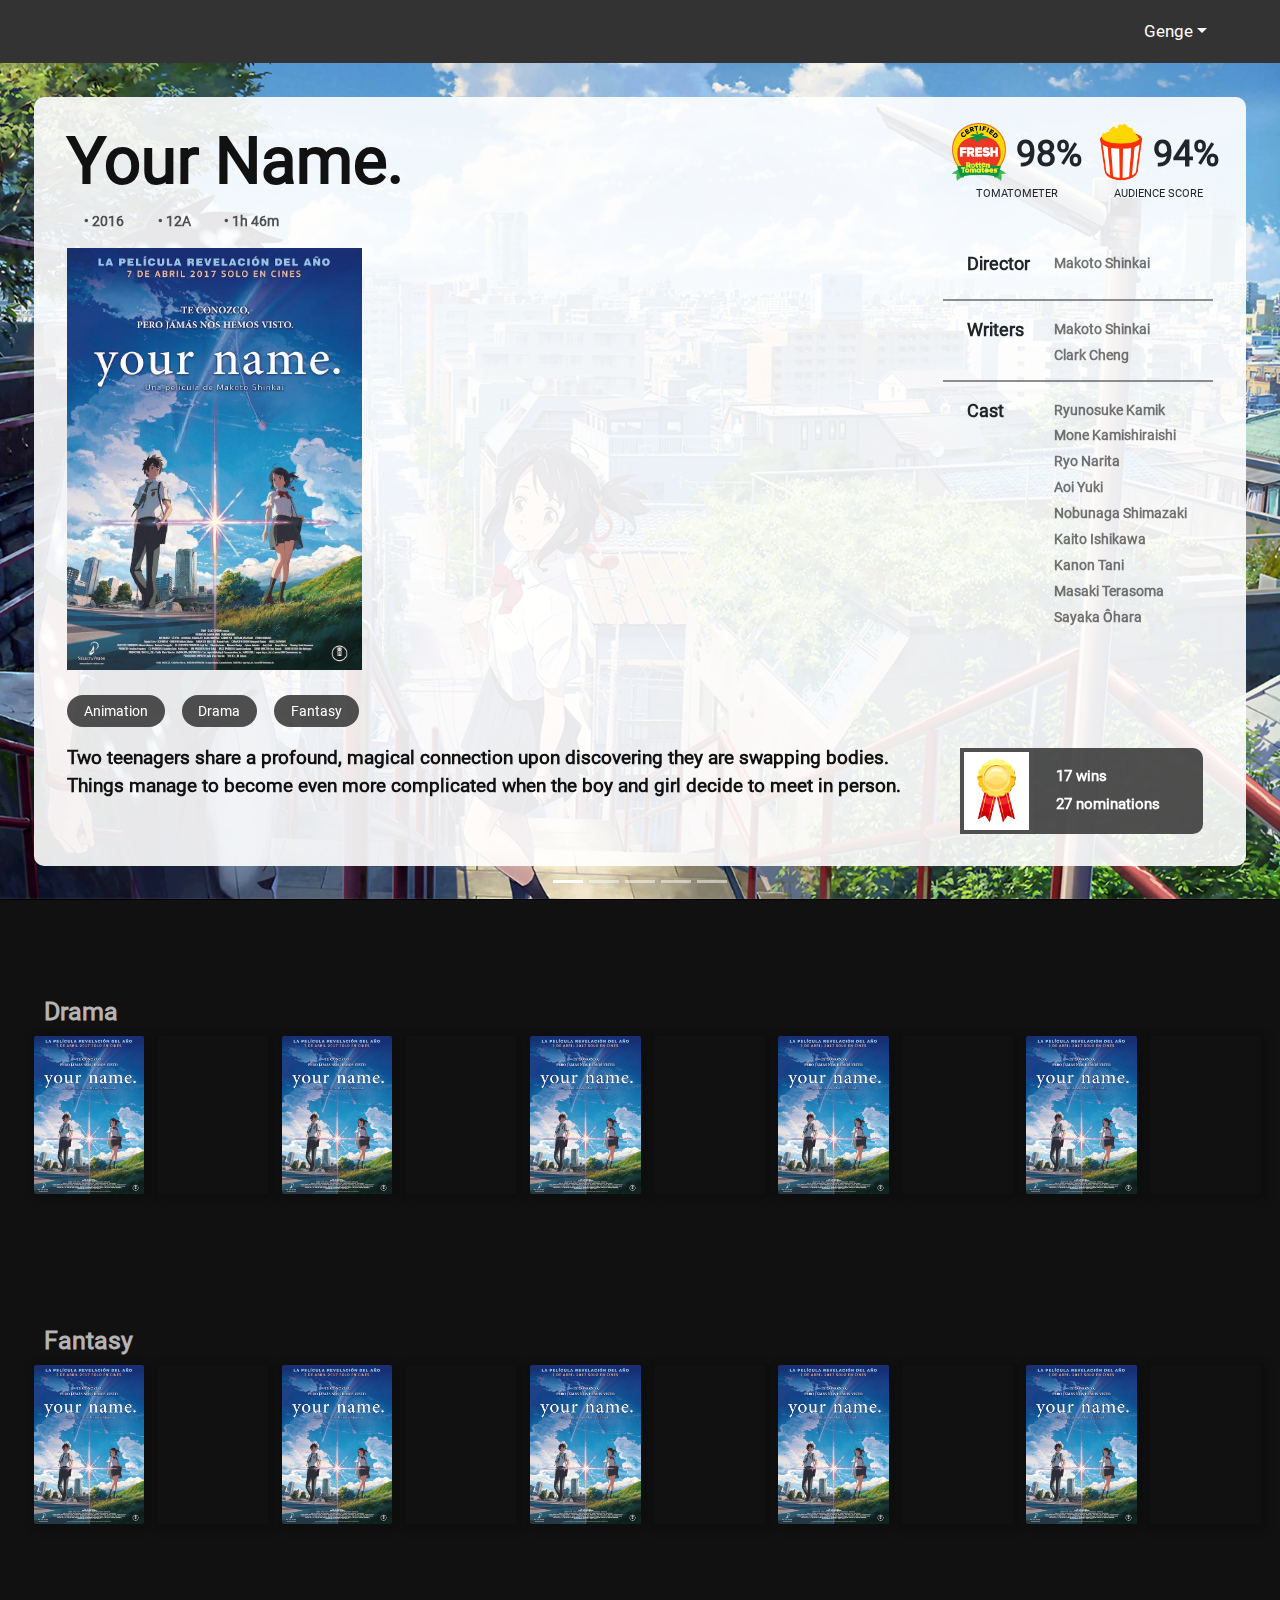
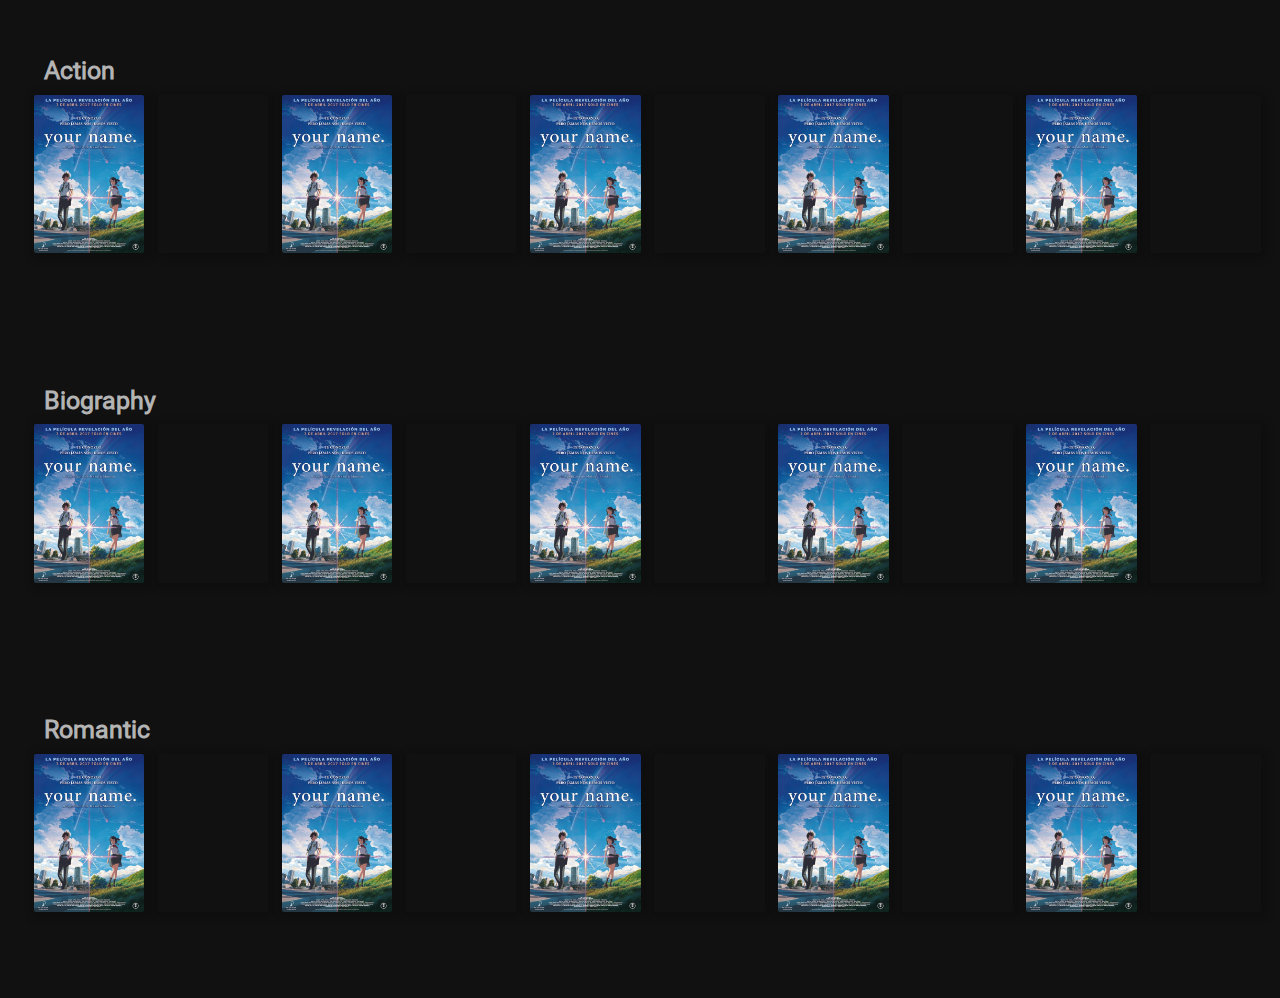
==== index.html @ 4ac8b02a "Initial commit" ====
<!DOCTYPE html>
<html lang="en">
<head>
    <meta charset="UTF-8">
    <meta name="viewport" content="width=device-width, initial-scale=1.0">
    <title>BDMi</title>
    <link href="https://cdn.jsdelivr.net/npm/bootstrap@5.0.2/dist/css/bootstrap.min.css" rel="stylesheet">
    <script src="https://cdn.jsdelivr.net/npm/bootstrap@5.0.2/dist/js/bootstrap.bundle.min.js"></script>
    <link rel="stylesheet" href="style.css">
</head>
<body>
    <header id="header">
        <div class="dropdown">
            <button class="btn btn-secondary dropdown-toggle" type="button" data-bs-toggle="dropdown" aria-expanded="false">Genge</button>
            <ul class="dropdown-menu" style="padding-left: 20px; background-color: #333;">
                <li><a href= "#drama">Drama</a></li>
                <li><a href= "#fantasy">Fantasy</a></li>
                <li><a href= "#action">Action</a></li>
                <li><a href= "#biography">Biography</a></li>
                <li><a href= "#romantic">Romantic</a></li>
            </ul>
          </div>
    </header>

    <div class="scroll-to-top">
        <a href="#header">
          <img style="opacity: 0.4"; src="/image/scroll-top.png" alt="Scroll to Top">
        </a>
    </div>

    <div id="carouselExampleCaptions" class="carousel slide" data-bs-ride="carousel">
        <div class="carousel-indicators">
          <button type="button" data-bs-target="#carouselExampleCaptions" data-bs-slide-to="0" class="active" aria-current="true" aria-label="Slide 1"></button>
          <button type="button" data-bs-target="#carouselExampleCaptions" data-bs-slide-to="1" aria-label="Slide 2"></button>
          <button type="button" data-bs-target="#carouselExampleCaptions" data-bs-slide-to="2" aria-label="Slide 3"></button>
          <button type="button" data-bs-target="#carouselExampleCaptions" data-bs-slide-to="3" aria-label="Slide 4"></button>
          <button type="button" data-bs-target="#carouselExampleCaptions" data-bs-slide-to="4" aria-label="Slide 5"></button>
        </div>

        <div class="carousel-inner">
          <div class="carousel-item active">
            <div style="background-image: url('/image/yourname-background.png');" class="background"></div>
            <div class="grid">
                <div class="page-leftbar">
                    <div class="title">
                        <p>Your Name.</p>
                    </div>
                    <div class="detail">
                        <p>• 2016</p>
                        <p>• 12A</p>
                        <p>• 1h 46m</p>
                    </div>
                    <div class="content">
                        <div class="picture">
                            <img src="/image/yourname-poster.jpg" alt="">
                        </div>
                        <div class="trailer">
                            <iframe width="560" height="315" src="https://www.youtube-nocookie.com/embed/xU47nhruN-Q?controls=0" title="YouTube video player" frameborder="0" allow="accelerometer; autoplay; clipboard-write; encrypted-media; gyroscope; picture-in-picture; web-share" allowfullscreen></iframe>
                        </div>
                    </div>
                    <div class="genre">
                        <p>Animation</p>
                        <p>Drama</p>
                        <p>Fantasy</p>
                    </div>
                    <div class="description">
                        <p>Two teenagers share a profound, magical connection upon discovering they are swapping bodies. Things manage to become even more complicated when the boy and girl decide to meet in person.</p>
                    </div>
                </div>
                <div class="page-rightbar">
                    <div class="review-score">
                        <div class="rotten-tomatoes">
                            <div class="inner-rotten-tomatoes">
                                <img src="/image/rotten-tomatoes.png" alt="">
                                <p>98%</p>
                            </div>
                            <p>TOMATOMETER</p>
                        </div>
                        <div class="popcorn">
                            <div class="inner-popcorn">
                                <img src="/image/popcorn.png" alt="">
                                <p>94%</p>
                            </div>
                            <p>AUDIENCE SCORE</p>
                        </div>
                    </div>
                    <div class="film-crew">
                        <div class="director">
                            <p>Director</p>
                            <div class="name-director">
                                <a href="https://www.imdb.com/name/nm1396121/?ref_=tt_ov_dr" target="_blank" rel="noopener noreferrer">Makoto Shinkai</a>
                            </div>
                        </div>
                        <div class="writers">
                            <p>Writers</p>
                            <div class="name-writers">
                                <a href="https://www.imdb.com/name/nm1396121/?ref_=tt_ov_dr" target="_blank" rel="noopener noreferrer">Makoto Shinkai</a>
                                <a href="https://www.imdb.com/name/nm1038805/?ref_=tt_ov_wr" target="_blank" rel="noopener noreferrer">Clark Cheng</a>
                            </div>
                        </div>
                        <div class="cast">
                            <p>Cast</p>
                            <div class="name-cast">
                                <a href="https://www.imdb.com/name/nm1126340/?ref_=ttfc_fc_cl_t1" target="_blank" rel="noopener noreferrer">Ryunosuke Kamik</a>
                                <a href="https://www.imdb.com/name/nm4759838/?ref_=ttfc_fc_cl_t2" target="_blank" rel="noopener noreferrer">Mone Kamishiraishi</a>
                                <a href="https://www.imdb.com/name/nm6954008/?ref_=ttfc_fc_cl_t3" target="_blank" rel="noopener noreferrer">Ryo Narita</a>
                                <a href="https://www.imdb.com/name/nm2976492/?ref_=ttfc_fc_cl_t4" target="_blank" rel="noopener noreferrer">Aoi Yuki</a>
                                <a href="https://www.imdb.com/name/nm4858403/?ref_=ttfc_fc_cl_t5" target="_blank" rel="noopener noreferrer">Nobunaga Shimazaki</a>
                                <a href="https://www.imdb.com/name/nm5481013/?ref_=ttfc_fc_cl_t6" target="_blank" rel="noopener noreferrer">Kaito Ishikawa</a>
                                <a href="https://www.imdb.com/name/nm4411190/?ref_=ttfc_fc_cl_t7" target="_blank" rel="noopener noreferrer">Kanon Tani</a>
                                <a href="https://www.imdb.com/name/nm1111054/?ref_=ttfc_fc_cl_t8" target="_blank" rel="noopener noreferrer">Masaki Terasoma</a>
                                <a href="https://www.imdb.com/name/nm1360441/?ref_=ttfc_fc_cl_t9" target="_blank" rel="noopener noreferrer">Sayaka Ôhara</a>
                            </div>
                        </div>
                    </div>
                    <div class="awards">
                        <div class="awards-logo">
                            <img src="/image/award.png" alt="">
                        </div>
                        <div class="awards-content">
                            <p>17 wins</p>
                            <p>27 nominations</p>
                        </div>
                    </div>
                </div>
            </div>
          </div>

          <div class="carousel-item">
            <div style="background-image: url('/image/oppenheimer-background.png');" class="background"></div>
            <div class="grid">
                <div class="page-leftbar">
                    <div class="title">
                        <p>Oppenheime</p>
                    </div>
                    <div class="detail">
                        <p>• 2023</p>
                        <p>• R</p>
                        <p>• 3h</p>
                    </div>
                    <div class="content">
                        <div class="picture">
                            <img src="/image/oppenheime-poster.png" alt="">
                        </div>
                        <div class="trailer">
                            <iframe width="560" height="315" src="https://www.youtube-nocookie.com/embed/uYPbbksJxIg?controls=0" title="YouTube video player" frameborder="0" allow="accelerometer; autoplay; clipboard-write; encrypted-media; gyroscope; picture-in-picture; web-share" allowfullscreen></iframe>
                        </div>
                    </div>
                    <div class="genre">
                        <p>Biography</p>
                        <p>Drama</p>
                        <p>History</p>
                    </div>
                    <div class="description">
                        <p>The story of American scientist, J. Robert Oppenheimer, and his role in the development of the atomic bomb.</p>
                    </div>
                </div>
                <div class="page-rightbar">
                    <div class="review-score">
                        <div class="rotten-tomatoes">
                            <div class="inner-rotten-tomatoes">
                                <img src="/image/rotten-tomatoes.png" alt="">
                                <p>93%</p>
                            </div>
                            <p>TOMATOMETER</p>
                        </div>
                        <div class="popcorn">
                            <div class="inner-popcorn">
                                <img src="/image/popcorn.png" alt="">
                                <p>91%</p>
                            </div>
                            <p>AUDIENCE SCORE</p>
                        </div>
                    </div>
                    <div class="film-crew">
                        <div class="director">
                            <p>Director</p>
                            <div class="name-director">
                                <a href="https://www.imdb.com/name/nm0634240/?ref_=tt_ov_dr" target="_blank" rel="noopener noreferrer">Christopher Nolan</a>
                            </div>
                        </div>
                        <div class="writers">
                            <p>Writers</p>
                            <div class="name-writers">
                                <a href="https://www.imdb.com/name/nm0634240/?ref_=tt_ov_dr" target="_blank" rel="noopener noreferrer">Christopher Nolan</a>
                                <a href="https://www.imdb.com/name/nm3284831/?ref_=tt_ov_wr" target="_blank" rel="noopener noreferrer">Kai Bird</a>
                                <a href="https://www.imdb.com/name/nm2452558/?ref_=tt_ov_wr" target="_blank" rel="noopener noreferrer">Martin Sherwin</a>
                            </div>
                        </div>
                        <div class="cast">
                            <p>Cast</p>
                            <div class="name-cast">
                                <a href="https://www.imdb.com/name/nm0614165/?ref_=ttfc_fc_cl_t1" target="_blank">Cillian Murphy</a>
                                <a href="https://www.imdb.com/name/nm1289434/?ref_=ttfc_fc_cl_t2" target="_blank">Emily Blunt</a>
                                <a href="https://www.imdb.com/name/nm0000375/?ref_=ttfc_fc_cl_t3" target="_blank">Robert Downey Jr.</a>
                                <a href="https://www.imdb.com/name/nm2403277/?ref_=ttfc_fc_cl_t4" target="_blank">Alden Ehrenreich</a>
                                <a href="https://www.imdb.com/name/nm0342241/?ref_=ttfc_fc_cl_t5" target="_blank">Scott Grimes</a>
                                <a href="https://www.imdb.com/name/nm0000110/?ref_=ttfc_fc_cl_t12" target="_blank">Kenneth Branagh</a>
                                <a href="https://www.imdb.com/name/nm0002018/?ref_=ttfc_fc_cl_t18" target="_blank">Tom Conti</a>
                                <a href="https://www.imdb.com/name/nm0001282/?ref_=ttfc_fc_cl_t8" target="_blank">Tony Goldwyn</a>
                                <a href="https://www.imdb.com/name/nm0001282/?ref_=ttfc_fc_cl_t8" target="_blank">John Gowans</a>
                                <a href="https://www.imdb.com/name/nm0086301/?ref_=ttfc_fc_cl_t10" target="_blank">Macon Blair</a>
                            </div>
                        </div>
                    </div>
                    <div class="awards">
                        <div class="awards-logo">
                            <img src="/image/award.png" alt="">
                        </div>
                        <div class="awards-content">
                            <p>17 wins</p>
                            <p>27 nominations</p>
                        </div>
                    </div>
                </div>
            </div>
          </div>

          <!-- <div class="carousel-item">
            
          </div> -->

          <!-- <div class="carousel-item">
            
          </div> -->

          <!-- <div class="carousel-item">

          </div> -->
        </div>

        <button class="carousel-control-prev" type="button" data-bs-target="#carouselExampleCaptions" data-bs-slide="prev">
          <span class="carousel-control-prev-icon" aria-hidden="true"></span>
          <span class="visually-hidden">Previous</span>
        </button>

        <button class="carousel-control-next" type="button" data-bs-target="#carouselExampleCaptions" data-bs-slide="next">
          <span class="carousel-control-next-icon" aria-hidden="true"></span>
          <span class="visually-hidden">Next</span>
        </button>
      </div>

      <div class="main">
        <p id="drama"></p><br>
        <p>Drama</p>
        <div class="rows">
            <img src="/image/yourname-poster.jpg" alt="">
            <img src="/image/oppenheime-poster.png" alt="">
            <img src="/image/yourname-poster.jpg" alt="">
            <img src="/image/oppenheime-poster.png" alt="">
            <img src="/image/yourname-poster.jpg" alt="">
            <img src="/image/oppenheime-poster.png" alt="">
            <img src="/image/yourname-poster.jpg" alt="">
            <img src="/image/oppenheime-poster.png" alt="">
            <img src="/image/yourname-poster.jpg" alt="">
            <img src="/image/oppenheime-poster.png" alt="">
        </div>
        <p id="fantasy"></p><br>
        <p>Fantasy</p>
        <div class="rows">
            <img src="/image/yourname-poster.jpg" alt="">
            <img src="/image/oppenheime-poster.png" alt="">
            <img src="/image/yourname-poster.jpg" alt="">
            <img src="/image/oppenheime-poster.png" alt="">
            <img src="/image/yourname-poster.jpg" alt="">
            <img src="/image/oppenheime-poster.png" alt="">
            <img src="/image/yourname-poster.jpg" alt="">
            <img src="/image/oppenheime-poster.png" alt="">
            <img src="/image/yourname-poster.jpg" alt="">
            <img src="/image/oppenheime-poster.png" alt="">
        </div>
        <p id="action"></p><br>
        <p>Action</p>
        <div class="rows">
            <img src="/image/yourname-poster.jpg" alt="">
            <img src="/image/oppenheime-poster.png" alt="">
            <img src="/image/yourname-poster.jpg" alt="">
            <img src="/image/oppenheime-poster.png" alt="">
            <img src="/image/yourname-poster.jpg" alt="">
            <img src="/image/oppenheime-poster.png" alt="">
            <img src="/image/yourname-poster.jpg" alt="">
            <img src="/image/oppenheime-poster.png" alt="">
            <img src="/image/yourname-poster.jpg" alt="">
            <img src="/image/oppenheime-poster.png" alt="">
        </div>
        <p id="biography"></p><br>
        <p>Biography</p>
        <div class="rows">
            <img src="/image/yourname-poster.jpg" alt="">
            <img src="/image/oppenheime-poster.png" alt="">
            <img src="/image/yourname-poster.jpg" alt="">
            <img src="/image/oppenheime-poster.png" alt="">
            <img src="/image/yourname-poster.jpg" alt="">
            <img src="/image/oppenheime-poster.png" alt="">
            <img src="/image/yourname-poster.jpg" alt="">
            <img src="/image/oppenheime-poster.png" alt="">
            <img src="/image/yourname-poster.jpg" alt="">
            <img src="/image/oppenheime-poster.png" alt="">
        </div>
        <p id="romantic"></p><br>
        <p>Romantic</p>
        <div class="rows">
            <img src="/image/yourname-poster.jpg" alt="">
            <img src="/image/oppenheime-poster.png" alt="">
            <img src="/image/yourname-poster.jpg" alt="">
            <img src="/image/oppenheime-poster.png" alt="">
            <img src="/image/yourname-poster.jpg" alt="">
            <img src="/image/oppenheime-poster.png" alt="">
            <img src="/image/yourname-poster.jpg" alt="">
            <img src="/image/oppenheime-poster.png" alt="">
            <img src="/image/yourname-poster.jpg" alt="">
            <img src="/image/oppenheime-poster.png" alt="">
        </div>
      </div>

      <script>
        window.onscroll = function() { scrollFunction() };
      
        function scrollFunction() {
          if (document.body.scrollTop > 20 || document.documentElement.scrollTop > 20) {
            document.querySelector(".scroll-to-top").style.display = "block";
          } else {
            document.querySelector(".scroll-to-top").style.display = "none";
          }
        }
      </script>
      
</body>
</html>
---- style.css ----
@font-face {
    font-family: Roboto;
    src: url(Roboto-Regular.ttf);
}

* {
    font-family: Roboto;
    box-sizing: border-box;
    font-size: 1rem;
    font-size: calc(60% + 0.8vmin);
    margin: 0px;
    padding: 0px;
}

body {
    background-color: #111;
}

header {
    height: 7vh;
    display: flex;
    align-items: center;
    justify-content: end;
    background-color: #333;
}

.dropdown {
    display: flex;
    align-items: center;
    justify-content: center;
    border: none;
    margin-right: 60px;
}

.btn-secondary {
    color: #fff;
    background: transparent;
    border: none;
}

.btn-secondary:hover {
    color: #fff;
    background-color: none;
    border-color: none;
}

.btn-check:focus+.btn, .btn:focus {
    box-shadow: none;
}

.dropdown-menu li {
    margin: 10px 0px;
}

.dropdown-menu a {
    color: white;
}

ul.dropdown-menu.show {
    display: block;
    margin-top: 1rem;
}

.scroll-to-top {
    display: none;
    position: fixed;
    bottom: 20px;
    right: 20px;
    z-index: 999;
}
  
.scroll-to-top a {
    display: block;
    width: 40px;
    height: 40px;
    text-align: center;
    line-height: 40px;
    border-radius: 50%;
    transition: background-color 0.3s;
}
  
.scroll-to-top a:hover {
    background-color: transparent;
    border: none;
    transform: scale(1.2);
}

.scroll-to-top a img {
    width: 40px;
    height: 40px;
    vertical-align: middle;
    border-radius: 50%;
}

.background {
    background-size: cover;
    background-position: center;
    position: absolute;
    top: 0;
    left: 0;
    width: 100%;
    height: 100%;
    z-index: -1;
    border-bottom: 1px black solid;
}

p {
    margin: 0px;
    padding: 0px;
}

.carousel-inner {
    height: 93vh;
    width: 100%;
    background-color: white;
    display: flex;
    flex-direction: row;
    align-items: center;
    justify-content: start;
    z-index: 0;
}

.carousel-item{
    height: 100%;
    width: 100%;
}

.carousel-control-prev, .carousel-control-next {
    /* background-color: #3333334f; */
    width: 7%;
}

.carousel-indicators {
    bottom: -10px;
}

.background {
    height: 100%;
    width: 100%;
}

.carousel-control-prev-icon, .carousel-control-next-icon {
    display: none;
}

.grid{
    display: grid;
    grid-template-columns: 75% 25%;
    /* border: 10px blue solid; */
    margin: 2rem 2rem 0rem 2rem;
    padding: 1rem 2rem;
    height: calc(93vh - 4rem);
    border-radius: 10px;
    background-color: rgba(255, 255, 255, 0.9);
    grid-template-areas: 
    'leftbar rightbar'
}

.page-leftbar {
    grid-area: leftbar;
    height: calc(93vh - 8rem);
    /* border: 5px rgb(133, 255, 233) solid; */
    padding-right: 1rem;
  }
  
.page-rightbar {
    grid-area: rightbar;
    height: calc(95vh - 8rem);
    padding-left: 1rem;
    /* border: 5px rgb(244, 31, 255) solid; */
}

.title {
    font-size: calc(24px + 8vmin);
    font-weight: bolder;
    /* border: 1px red solid; */
    color: #111;
}

.detail {
    font-size: calc(4px + 0.8vmin);
    display: flex;
    flex-direction: row;
    column-gap: 2rem;
    /* border: 1px red solid; */
    margin: 0rem 0rem 1rem 1rem;
    font-weight: bold;
    color: #333333db;
}

.content {
    /* border: 1px red solid; */
    height: 60%;
    width: 100%;
    display: flex;
    flex-direction: row;
}

.picture, .picture img {
    height: 100%;
    /* border: 1px rgb(0, 136, 255) solid; */
}

.trailer, .trailer iframe {
    height: 100%;
    width: 100%;
}

.genre {
    font-size: calc(4px + 0.8vmin);
    display: flex;
    flex-direction: row;
    column-gap: 1rem;
    /* border: 1px red solid; */
    margin: 1.5rem 0rem 1rem 0rem;
    color: rgba(255, 255, 255);
    height: calc(14px + 2vmin);
}

.genre p {
    background-color: #333333db;
    padding-left: 1rem;
    padding-right: 1rem;
    display: flex;
    justify-content: center;
    align-items: center;
    border-radius: 2rem;
}

.description {
    font-size: calc(12px + 0.8vmin);
    font-weight: bold;
    /* border: 1px red solid; */
    color: #111;
}

.review-score {
    /* border: 1px rgb(0, 76, 135) solid; */
    height: 18%;
    max-width: 320px;
    display: flex;
    flex-direction: row;
    column-gap: calc(8px + 1vmin);
    padding-top: 10px;
    margin-left: 0.5rem;
}

.rotten-tomatoes, .popcorn {
    width: 50%;
    /* border: 1px red solid; */
    display: flex;
    flex-direction: column;
    align-items: center;
}

.inner-rotten-tomatoes, .inner-popcorn {
    height: calc(18% + 4vmin);
    display: flex;
    flex-direction: row;
    font-weight: bolder;
}

.inner-rotten-tomatoes img, .inner-popcorn img{
    height: 100%;
}

.rotten-tomatoes .inner-rotten-tomatoes p, .popcorn .inner-popcorn p {
    font-weight: bolder;
    font-size: 200%;
    display: flex;
    align-items: center;
    margin-left: calc(1px + 1vmin);
}

.popcorn p, .rotten-tomatoes p{
    font-size: calc(4px + 0.8vmin);
    /* border: 1px red solid; */
    margin-top: 5px;
}

.film-crew {
    /* border: 1px red solid; */
    height: 70%;
    font-size: calc(12px + 0.8vmin);
    font-weight: bold;
}

.director, .writers, .cast {
    display: flex;
    flex-direction: row;
    /* border: 1px blue solid; */
    border-bottom: 2px solid #5b5b5bae;
    padding-bottom: 14px;
    padding-left: 1rem;
    margin-bottom: 8px;
}

.cast {
    border-bottom: none;
}

.director > p, .writers > p, .cast > p {
    margin: 7px;
    /* border: 1px red solid; */
    width: 5rem;
}

.name-director, .name-writers, .name-cast {
    font-size: calc(4px + 0.8vmin);
    display: flex;
    flex-direction: column;
    row-gap: 5px;
    margin-top: 10px;
    width: 10rem;
    /* border: 1px red solid; */
}

a {
    text-decoration: none;
    color: #333333ae;
}

.awards {
    /* border: 1px red solid; */
    height: 12%;
    display: flex;
    flex-direction: row;
    background-color: #333333db;
    border-radius: 10px;
    margin-left: 1rem;
    margin-right: 1rem;
    width: 90%;
    max-width: 320px;
}

.awards-logo {
    /* border: 1px red solid; */
    width: 30%;
    display: flex;
    align-items: center;
    justify-content: center;
    background-color: white;
    border: #333333db 4px solid
}

.awards-logo img{
    height: 90%;
}

.awards-content {
    /* border: 1px red solid; */
    width: 70%;
    color: white;
    font-size: calc(3px + 1.2vmin);
    font-weight: bold;
    padding-left: calc(1px + 2.5vmin);
    display: flex;
    flex-direction: column;
    justify-content: center;
    row-gap: 5px;
}

.main {
    width: 96%;
    /* border: 1px red solid; */
    margin: 3rem 2rem 2rem 2rem;
    font-size: calc(20px + 1vmin);
    font-weight: bolder;
    color: rgba(255, 255, 255, 0.7);
}

.main p {
    margin-left: 10px;
}

.rows {
    /* border: 1px green solid; */
    margin-top: 5px;
    margin-bottom: 7%;
    display: grid;
    grid-template-columns: 9% 9% 9% 9% 9% 9% 9% 9% 9% 9% 9%;
    justify-items: stretch;
    align-items: stretch;
    column-gap: 1.1%;
}

.rows img {
    height: 100%;
    box-shadow: 2px 2px 8px 4px rgba(0, 0, 0, 0.2);
    border-radius: 2px;
}

.main img {
    transition: transform 0.5s;
    transition-delay: 0s;
}

.main img:hover {
    transform: scale(2);
    transition-delay: 0.3s;
}
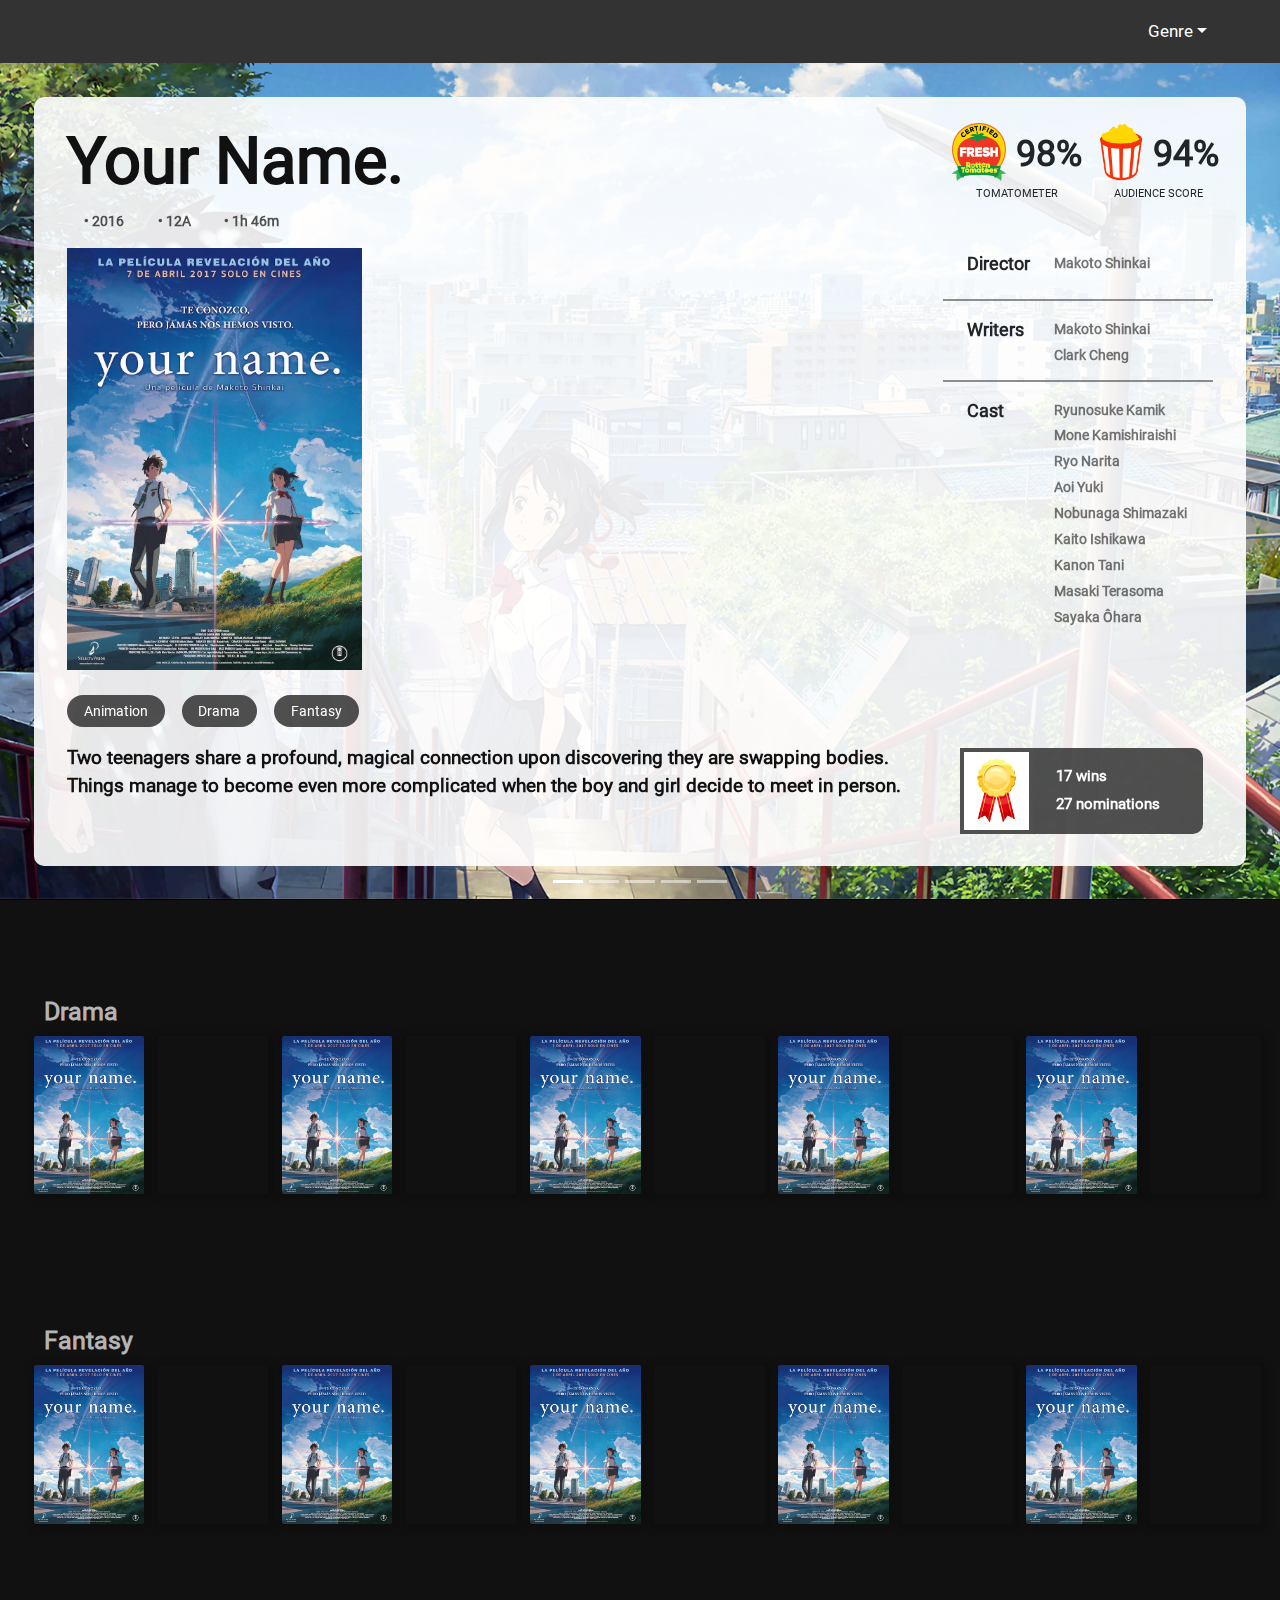
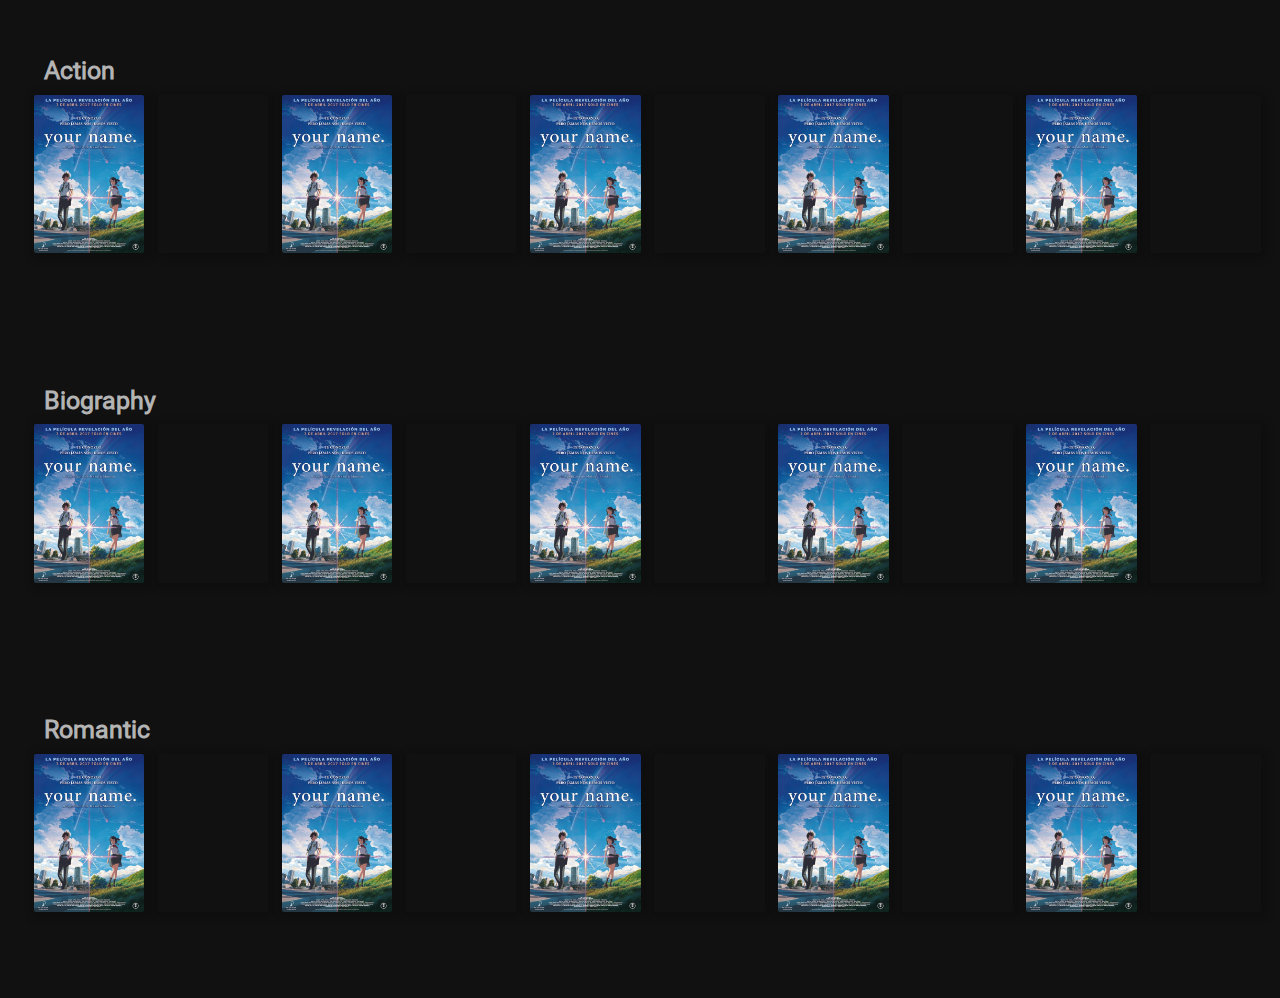
==== commit 79062318: "Updated code" ====
--- a/index.html
+++ b/index.html
@@ -11,8 +11,8 @@
 <body>
     <header id="header">
         <div class="dropdown">
-            <button class="btn btn-secondary dropdown-toggle" type="button" data-bs-toggle="dropdown" aria-expanded="false">Genge</button>
-            <ul class="dropdown-menu" style="padding-left: 20px; background-color: #333;">
+            <button class="btn btn-secondary dropdown-toggle" type="button" data-bs-toggle="dropdown" aria-expanded="false">Genre</button>
+            <ul class="dropdown-menu" style="padding-left: 20px; background-color: #333;"
                 <li><a href= "#drama">Drama</a></li>
                 <li><a href= "#fantasy">Fantasy</a></li>
                 <li><a href= "#action">Action</a></li>
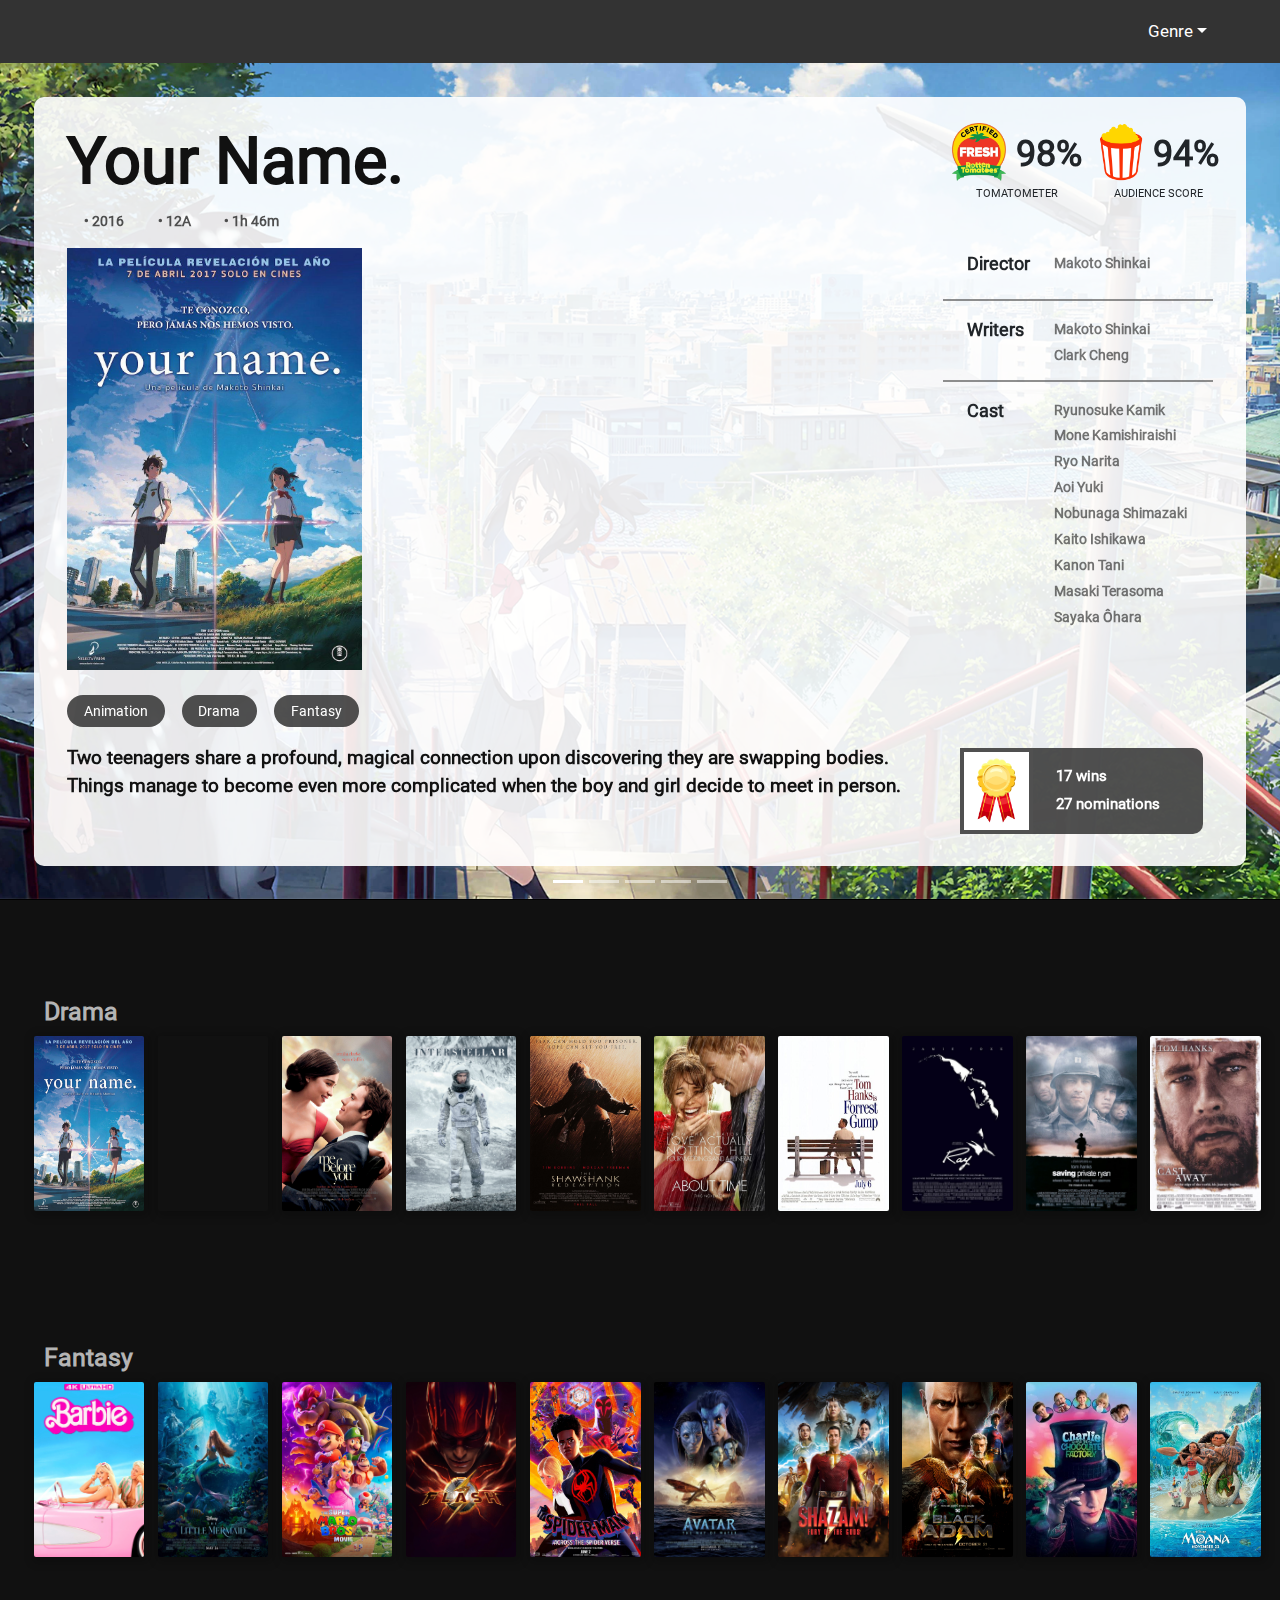
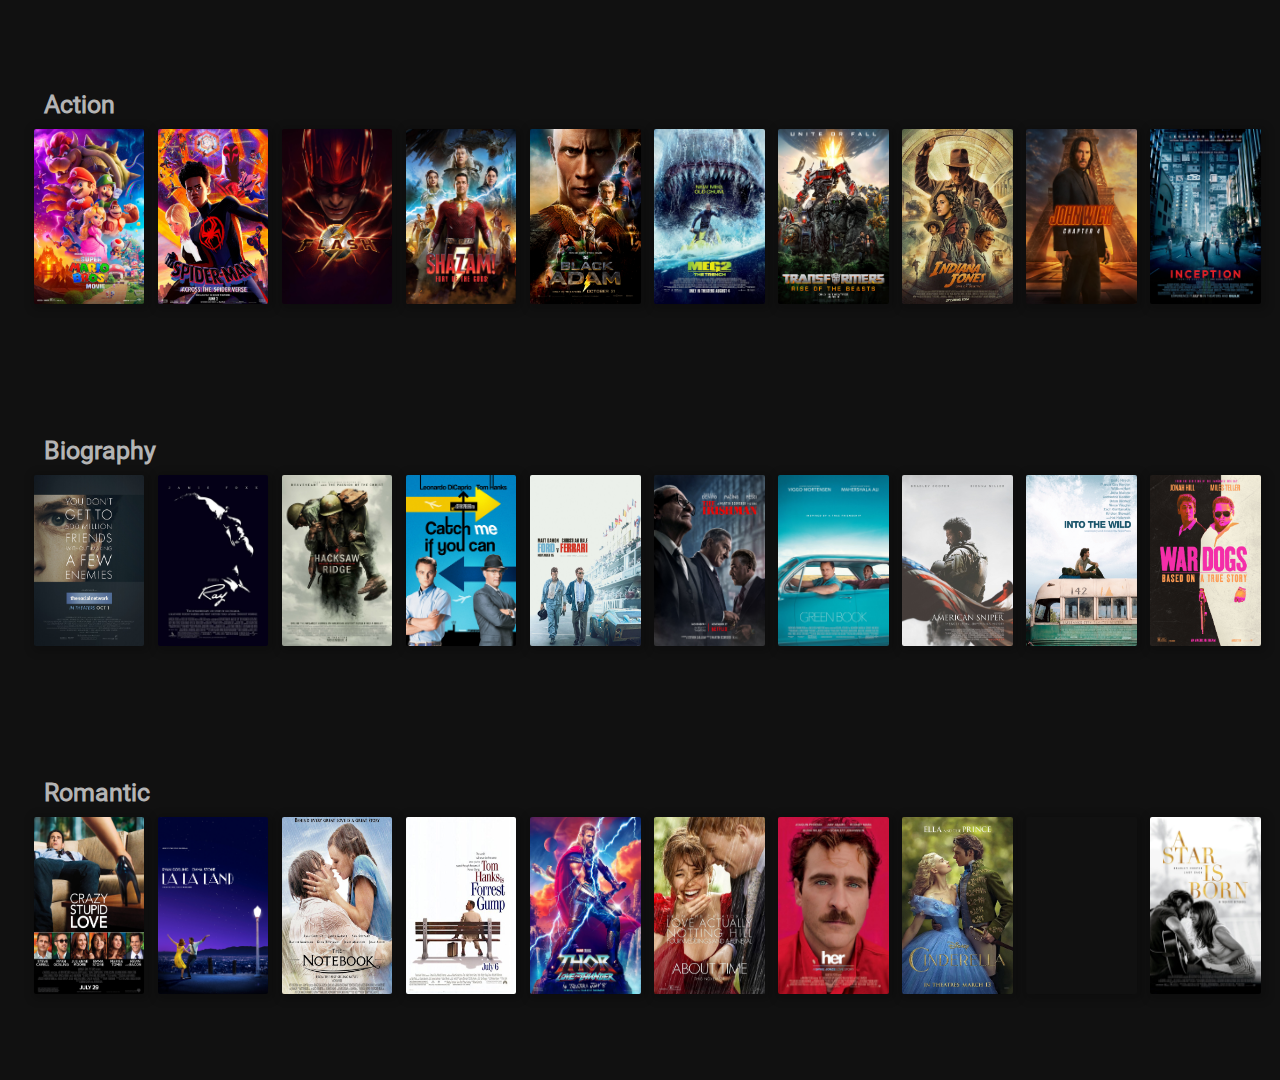
==== commit b36851df: "Updated code 2" ====
--- a/index.html
+++ b/index.html
@@ -4,6 +4,7 @@
     <meta charset="UTF-8">
     <meta name="viewport" content="width=device-width, initial-scale=1.0">
     <title>BDMi</title>
+    <link rel="icon" href="/image/logo-bdmi.png" type="image/x-icon">
     <link href="https://cdn.jsdelivr.net/npm/bootstrap@5.0.2/dist/css/bootstrap.min.css" rel="stylesheet">
     <script src="https://cdn.jsdelivr.net/npm/bootstrap@5.0.2/dist/js/bootstrap.bundle.min.js"></script>
     <link rel="stylesheet" href="style.css">
@@ -13,7 +14,7 @@
         <div class="dropdown">
             <button class="btn btn-secondary dropdown-toggle" type="button" data-bs-toggle="dropdown" aria-expanded="false">Genre</button>
             <ul class="dropdown-menu" style="padding-left: 20px; background-color: #333;"
-                <li><a href= "#drama">Drama</a></li>
+                <l1><a href= "#drama">Drama</a></li>
                 <li><a href= "#fantasy">Fantasy</a></li>
                 <li><a href= "#action">Action</a></li>
                 <li><a href= "#biography">Biography</a></li>
@@ -216,6 +217,271 @@
             </div>
           </div>
 
+          <div class="carousel-item">
+            <div style="background-image: url('/image/MebeforeYouBG.jpg');" class="background"></div>
+            <div class="grid">
+                <div class="page-leftbar">
+                    <div class="title">
+                        <p>Me before you</p>
+                    </div>
+                    <div class="detail">
+                        <p>• 2016</p>
+                        <p>• G</p>
+                        <p>• 3h 46m</p>
+                    </div>
+                    <div class="content">
+                        <div class="picture">
+                            <img src="/image/MebeforeYou-Poster.jpg" alt="">
+                        </div>
+                        <div class="trailer">
+                            <iframe width="560" height="315" src="https://www.youtube-nocookie.com/embed/Eh993__rOxA?controls=0" title="YouTube video player" frameborder="0" allow="accelerometer; autoplay; clipboard-write; encrypted-media; gyroscope; picture-in-picture; web-share" allowfullscreen></iframe>
+                        </div>
+                    </div>
+                    <div class="genre">
+                        <p>Drama</p>
+                        <p>Romance</p>
+                    </div>
+                    <div class="description">
+                        <p>A girl in a small town forms an unlikely bond with a recently-paralyzed man she's taking care of.</p>
+                    </div>
+                </div>
+                <div class="page-rightbar">
+                    <div class="review-score">
+                        <div class="rotten-tomatoes">
+                            <div class="inner-rotten-tomatoes">
+                                <img src="/image/rotten-tomatoes.png" alt="">
+                                <p>54%</p>
+                            </div>
+                            <p>TOMATOMETER</p>
+                        </div>
+                        <div class="popcorn">
+                            <div class="inner-popcorn">
+                                <img src="/image/popcorn.png" alt="">
+                                <p>73%</p>
+                            </div>
+                            <p>AUDIENCE SCORE</p>
+                        </div>
+                    </div>
+                    <div class="film-crew">
+                        <div class="director">
+                            <p>Director</p>
+                            <div class="name-director">
+                                <a href="https://www.imdb.com/name/nm4824763/?ref_=tt_ov_dr" target="_blank" rel="noopener noreferrer">Thea Sharrock</a>
+                            </div>
+                        </div>
+                        <div class="writers">
+                            <p>Writers</p>
+                            <div class="name-writers">
+                                <a href="https://www.imdb.com/name/nm4424713/?ref_=tt_ov_wr" target="_blank" rel="noopener noreferrer">Jojo Moyes</a>
+                            </div>
+                        </div>
+                        <div class="cast">
+                            <p>Cast</p>
+                            <div class="name-cast">
+                                <a href="https://www.imdb.com/name/nm3592338/?ref_=tt_ov_st" target="_blank">Emilia Clarke</a>
+                                <a href="https://www.imdb.com/name/nm3510471/?ref_=tt_ov_st" target="_blank">Sam Claflin</a>
+                                <a href="https://www.imdb.com/name/nm0005216/?ref_=tt_ov_st" target="_blank">Janet McTeer</a>
+                                <a href="https://www.imdb.com/name/nm7592841/?ref_=ttfc_fc_cl_t7" target="_blank">Henri Charles</a>
+                                <a href="https://www.imdb.com/name/nm0819087/?ref_=ttfc_fc_cl_t8" target="_blank">Samantha Spiro</a>
+                                <a href="https://www.imdb.com/name/nm0185354/?ref_=ttfc_fc_cl_t9" target="_blank">Brendan Coyle</a>
+                                <a href="https://www.imdb.com/name/nm1982510/?ref_=ttfc_fc_cl_t10" target="_blank">Jenna Coleman</a>
+                                <a href="https://www.imdb.com/name/nm0507535/?ref_=ttfc_fc_cl_t12" target="_blank">Matthew Lewis</a>
+                                <a href="https://www.imdb.com/name/nm3948952/?ref_=ttfc_fc_cl_t2" target="_blank">Vanessa Kirby</a>
+                            </div>
+                        </div>
+                    </div>
+                    <div class="awards">
+                        <div class="awards-logo">
+                            <img src="/image/award.png" alt="">
+                        </div>
+                        <div class="awards-content">
+                            <p>6 wins</p>
+                            <p>6 nominations</p>
+                        </div>
+                    </div>
+                </div>
+            </div>
+          </div>
+
+          <div class="carousel-item">
+            <div style="background-image: url('/image/InterstellarBG.jpg');" class="background"></div>
+            <div class="grid">
+                <div class="page-leftbar">
+                    <div class="title">
+                        <p>Interstellar</p>
+                    </div>
+                    <div class="detail">
+                        <p>• 2014</p>
+                        <p>• G</p>
+                        <p>• 2h 49m</p>
+                    </div>
+                    <div class="content">
+                        <div class="picture">
+                            <img src="/image/Interstellar-Poster.jpg" alt="">
+                        </div>
+                        <div class="trailer">
+                            <iframe width="560" height="315" src="https://www.youtube-nocookie.com/embed/zSWdZVtXT7E?controls=0" title="YouTube video player" frameborder="0" allow="accelerometer; autoplay; clipboard-write; encrypted-media; gyroscope; picture-in-picture; web-share" allowfullscreen></iframe>
+                        </div>
+                    </div>
+                    <div class="genre">
+                        <p>Drama</p>
+                        <p>Adventure</p>
+                        <p>Sci-fi</p>
+                    </div>
+                    <div class="description">
+                        <p>When Earth becomes uninhabitable in the future, a farmer and ex-NASA pilot, Joseph Cooper, is tasked to pilot a spacecraft, along with a team of researchers, to find a new planet for humans.</p>
+                    </div>
+                </div>
+                <div class="page-rightbar">
+                    <div class="review-score">
+                        <div class="rotten-tomatoes">
+                            <div class="inner-rotten-tomatoes">
+                                <img src="/image/rotten-tomatoes.png" alt="">
+                                <p>73%</p>
+                            </div>
+                            <p>TOMATOMETER</p>
+                        </div>
+                        <div class="popcorn">
+                            <div class="inner-popcorn">
+                                <img src="/image/popcorn.png" alt="">
+                                <p>86%</p>
+                            </div>
+                            <p>AUDIENCE SCORE</p>
+                        </div>
+                    </div>
+                    <div class="film-crew">
+                        <div class="director">
+                            <p>Director</p>
+                            <div class="name-director">
+                                <a href="https://www.imdb.com/name/nm0634240/?ref_=tt_ov_dr" target="_blank" rel="noopener noreferrer">Christopher Nolan</a>
+                            </div>
+                        </div>
+                        <div class="writers">
+                            <p>Writers</p>
+                            <div class="name-writers">
+                                <a href="https://www.imdb.com/name/nm0634300/?ref_=tt_ov_wr" target="_blank" rel="noopener noreferrer">Jonathan Nolan</a>
+                                <a href="https://www.imdb.com/name/nm0634240/?ref_=tt_ov_dr" target="_blank" rel="noopener noreferrer">Christopher Nolan</a>
+                            </div>
+                        </div>
+                        <div class="cast">
+                            <p>Cast</p>
+                            <div class="name-cast">
+                                <a href="https://www.imdb.com/name/nm0000190/?ref_=tt_ov_st" target="_blank">Matthew McConaughey</a>
+                                <a href="https://www.imdb.com/name/nm0004266/?ref_=tt_ov_st" target="_blank">Anne Hathaway</a>
+                                <a href="https://www.imdb.com/name/nm1567113/?ref_=tt_ov_st" target="_blank">Jessica Chastain</a>
+                                <a href="https://www.imdb.com/name/nm0000995/?ref_=ttfc_fc_cl_t1" target="_blank">Ellen Burstyn</a>
+                                <a href="https://www.imdb.com/name/nm0001475/?ref_=ttfc_fc_cl_t4" target="_blank">John Lithgow</a>
+                                <a href="https://www.imdb.com/name/nm0654648/?ref_=ttfc_fc_cl_t6" target="_blank">David Oyelowo</a>
+                                <a href="https://www.imdb.com/name/nm2180792/?ref_=ttfc_fc_cl_t7" target="_blank">Collette Wolfe</a>
+                                <a href="https://www.imdb.com/name/nm0565133/?ref_=ttfc_fc_cl_t8" target="_blank">Francis X. McCarthy</a>
+                                <a href="https://www.imdb.com/name/nm0004266/?ref_=ttfc_fc_cl_t10" target="_blank">Anne Hathaway</a>
+                            </div>
+                        </div>
+                    </div>
+                    <div class="awards">
+                        <div class="awards-logo">
+                            <img src="/image/award.png" alt="">
+                        </div>
+                        <div class="awards-content">
+                            <p>44 wins</p>
+                            <p>148 nominations</p>
+                        </div>
+                    </div>
+                </div>
+            </div>
+          </div>
+
+          <div class="carousel-item">
+            <div style="background-image: url('/image/spider-man\ across\ the\ spider-verseBG.jpg');" class="background"></div>
+            <div class="grid">
+                <div class="page-leftbar">
+                    <div class="title">
+                        <p>Spider-Man: Across the Spider-Verse</p>
+                    </div>
+                    <div class="detail">
+                        <p>• 2023</p>
+                        <p>• PG</p>
+                        <p>• 2h 20m</p>
+                    </div>
+                    <div class="content">
+                        <div class="picture">
+                            <img src="/spider-man across the spider-verse-Poster.jpg" alt="">
+                        </div>
+                        <div class="trailer">
+                            <iframe width="560" height="315" src="https://www.youtube-nocookie.com/embed/cqGjhVJWtEg?controls=0" title="YouTube video player" frameborder="0" allow="accelerometer; autoplay; clipboard-write; encrypted-media; gyroscope; picture-in-picture; web-share" allowfullscreen></iframe>
+                        </div>
+                    </div>
+                    <div class="genre">
+                        <p>Animation</p>
+                        <p>Action </p>
+                        <p>Adventure</p>
+                    </div>
+                    <div class="description">
+                        <p>Miles Morales catapults across the Multiverse, where he encounters a team of Spider-People charged with protecting its very existence. When the heroes clash on how to handle a new threat, Miles must redefine what it means to be a hero.</p>
+                    </div>
+                </div>
+                <div class="page-rightbar">
+                    <div class="review-score">
+                        <div class="rotten-tomatoes">
+                            <div class="inner-rotten-tomatoes">
+                                <img src="/image/rotten-tomatoes.png" alt="">
+                                <p>95%</p>
+                            </div>
+                            <p>TOMATOMETER</p>
+                        </div>
+                        <div class="popcorn">
+                            <div class="inner-popcorn">
+                                <img src="/image/popcorn.png" alt="">
+                                <p>94%</p>
+                            </div>
+                            <p>AUDIENCE SCORE</p>
+                        </div>
+                    </div>
+                    <div class="film-crew">
+                        <div class="director">
+                            <p>Director</p>
+                            <div class="name-director">
+                                <a href="https://www.imdb.com/name/nm1690966/?ref_=tt_ov_dr" target="_blank" rel="noopener noreferrer">Joaquim Dos Santos</a>
+                                <a href="https://www.imdb.com/name/nm5358492/?ref_=tt_ov_dr" target="_blank" rel="noopener noreferrer">Kemp Powersl</a>
+                                <a href="https://www.imdb.com/name/nm1042511/?ref_=tt_ov_dr" target="_blank" rel="noopener noreferrer">Justin K. Thompson</a>
+                            </div>
+                        </div>
+                        <div class="writers">
+                            <p>Writers</p>
+                            <div class="name-writers">
+                                <a href="https://www.imdb.com/name/nm0520488/?ref_=tt_ov_wr" target="_blank" rel="noopener noreferrer">Phil Lord</a>
+                                <a href="https://www.imdb.com/name/nm0588087/?ref_=tt_ov_wr" target="_blank" rel="noopener noreferrer">Christopher Miller</a>
+                                <a href="https://www.imdb.com/name/nm1709264/?ref_=tt_ov_wr" target="_blank" rel="noopener noreferrer">Dave Callaham</a>
+                            </div>
+                        </div>
+                        <div class="cast">
+                            <p>Cast</p>
+                            <div class="name-cast">
+                                <a href="https://www.imdb.com/name/nm4271336/?ref_=tt_ov_st" target="_blank">Shameik Moore</a>
+                                <a href="https://www.imdb.com/name/nm2794962/?ref_=tt_ov_st" target="_blank">Hailee Steinfeld</a>
+                                <a href="https://www.imdb.com/name/nm3109964/?ref_=tt_ov_st" target="_blank">Brian Tyree Henry</a>
+                                <a href="https://www.imdb.com/name/nm4271336/?ref_=tt_ov_st" target="_blank">Shameik Moore</a>
+                                <a href="https://www.imdb.com/name/nm2794962/?ref_=tt_ov_st" target="_blank">Hailee Steinfeld</a>
+                                <a href="https://www.imdb.com/name/nm3109964/?ref_=tt_ov_st" target="_blank">Brian Tyree Henry</a>
+                            </div>
+                        </div>
+                    </div>
+                    <div class="awards">
+                        <div class="awards-logo">
+                            <img src="/image/award.png" alt="">
+                        </div>
+                        <div class="awards-content">
+                            <p>9 wins</p>
+                            <p>62 nominations</p>
+                        </div>
+                    </div>
+                </div>
+            </div>
+          </div>
+
+          
+          
+
           <!-- <div class="carousel-item">
             
           </div> -->
@@ -246,70 +512,70 @@
         <div class="rows">
             <img src="/image/yourname-poster.jpg" alt="">
             <img src="/image/oppenheime-poster.png" alt="">
-            <img src="/image/yourname-poster.jpg" alt="">
-            <img src="/image/oppenheime-poster.png" alt="">
-            <img src="/image/yourname-poster.jpg" alt="">
-            <img src="/image/oppenheime-poster.png" alt="">
-            <img src="/image/yourname-poster.jpg" alt="">
-            <img src="/image/oppenheime-poster.png" alt="">
-            <img src="/image/yourname-poster.jpg" alt="">
-            <img src="/image/oppenheime-poster.png" alt="">
+            <img src="/image/MebeforeYou-Poster.jpg" alt="">
+            <img src="/image/Interstellar-Poster.jpg" alt="">
+            <img src="/image/the shawshank-Poster.jpg" alt="">
+            <img src="/image/About time-Poster.jpg" alt="">
+            <img src="/image/Forrest-Poster.jpg" alt="">
+            <img src="/image/Ray-Poster.jpg" alt="">
+            <img src="/image/Saving private ryan-Poster.jpg" alt="">
+            <img src="/image/CastAway-Poster.jpg" alt="">
         </div>
         <p id="fantasy"></p><br>
         <p>Fantasy</p>
         <div class="rows">
-            <img src="/image/yourname-poster.jpg" alt="">
-            <img src="/image/oppenheime-poster.png" alt="">
-            <img src="/image/yourname-poster.jpg" alt="">
-            <img src="/image/oppenheime-poster.png" alt="">
-            <img src="/image/yourname-poster.jpg" alt="">
-            <img src="/image/oppenheime-poster.png" alt="">
-            <img src="/image/yourname-poster.jpg" alt="">
-            <img src="/image/oppenheime-poster.png" alt="">
-            <img src="/image/yourname-poster.jpg" alt="">
-            <img src="/image/oppenheime-poster.png" alt="">
+            <img src="/image/Barbie-Poster.jpg" alt="">
+            <img src="/image/the little mermaid-Poster.jpg" alt="">
+            <img src="/image/The Super Mario Bros-Poster.jpg" alt="">
+            <img src="/image/The Flash.jpg" alt="">
+            <img src="/image/spider-man across the spider-verse-Poster.jpg" alt="">
+            <img src="/image/avatar the way of water-Poster.jpg" alt="">
+            <img src="/image/shazam fury of the gods-Poster.jpg" alt="">
+            <img src="/image/black adam-Poster.jpg" alt="">
+            <img src="/image/Charlie and the Chocolate Factory-Poster.jpg" alt="">
+            <img src="/image/Moana-Poster.jpg" alt="">
         </div>
         <p id="action"></p><br>
         <p>Action</p>
         <div class="rows">
-            <img src="/image/yourname-poster.jpg" alt="">
-            <img src="/image/oppenheime-poster.png" alt="">
-            <img src="/image/yourname-poster.jpg" alt="">
-            <img src="/image/oppenheime-poster.png" alt="">
-            <img src="/image/yourname-poster.jpg" alt="">
-            <img src="/image/oppenheime-poster.png" alt="">
-            <img src="/image/yourname-poster.jpg" alt="">
-            <img src="/image/oppenheime-poster.png" alt="">
-            <img src="/image/yourname-poster.jpg" alt="">
-            <img src="/image/oppenheime-poster.png" alt="">
+            <img src="/image/The Super Mario Bros-Poster.jpg" alt="">
+            <img src="/image/spider-man across the spider-verse-Poster.jpg" alt="">
+            <img src="/image/The Flash.jpg" alt="">
+            <img src="/image/shazam fury of the gods-Poster.jpg" alt="">
+            <img src="/image/black adam-Poster.jpg" alt="">
+            <img src="/image/the meg2-Poster.jpg" alt="">
+            <img src="/image/transformers rise of the beasts-Poster.jpg" alt="">
+            <img src="/image/indiana jones and the dial of destiny-Poster.jpg" alt="">
+            <img src="/image/john wick chapter 4-poster.jpg" alt="">
+            <img src="/image/inseption-Poster.jpg" alt="">
         </div>
         <p id="biography"></p><br>
         <p>Biography</p>
         <div class="rows">
-            <img src="/image/yourname-poster.jpg" alt="">
-            <img src="/image/oppenheime-poster.png" alt="">
-            <img src="/image/yourname-poster.jpg" alt="">
-            <img src="/image/oppenheime-poster.png" alt="">
-            <img src="/image/yourname-poster.jpg" alt="">
-            <img src="/image/oppenheime-poster.png" alt="">
-            <img src="/image/yourname-poster.jpg" alt="">
-            <img src="/image/oppenheime-poster.png" alt="">
-            <img src="/image/yourname-poster.jpg" alt="">
-            <img src="/image/oppenheime-poster.png" alt="">
+            <img src="/image/The Social Network-Poster.jpg" alt="">
+            <img src="/image/Ray-Poster.jpg" alt="">
+            <img src="/image/Hacksaw Ridge-Poster.jpg" alt="">
+            <img src="/image/catch me if you can-Poster.jpg" alt="">
+            <img src="/image/Ford v Ferrari-poster.jpg" alt="">
+            <img src="/image/the irishman-Poster.jpg" alt="">
+            <img src="/image/green book-Poster.jpg" alt="">
+            <img src="/image/american sniper-Poster.jpg" alt="">
+            <img src="/image/into the wild-Poster.jpg" alt="">
+            <img src="/image/War Dogs-Poster.jpg" alt="">
         </div>
         <p id="romantic"></p><br>
         <p>Romantic</p>
         <div class="rows">
-            <img src="/image/yourname-poster.jpg" alt="">
-            <img src="/image/oppenheime-poster.png" alt="">
-            <img src="/image/yourname-poster.jpg" alt="">
-            <img src="/image/oppenheime-poster.png" alt="">
-            <img src="/image/yourname-poster.jpg" alt="">
-            <img src="/image/oppenheime-poster.png" alt="">
-            <img src="/image/yourname-poster.jpg" alt="">
-            <img src="/image/oppenheime-poster.png" alt="">
-            <img src="/image/yourname-poster.jpg" alt="">
-            <img src="/image/oppenheime-poster.png" alt="">
+            <img src="/image/crazy stupid love -Poster.jpg" alt="">
+            <img src="/image/la la land-Poster.jpg" alt="">
+            <img src="/image/the notebook-Poster.jpg" alt="">
+            <img src="/image/Forrest-Poster.jpg" alt="">
+            <img src="/image/thor love and thunder-Poster.jpg" alt="">
+            <img src="/image/About time-Poster.jpg" alt="">
+            <img src="/image/Her-Poster.jpg" alt="">
+            <img src="/image/Cinderella-Poster.jpg" alt="">
+            <img src="/image/beauty and the beast-Poster.jpg" alt="">
+            <img src="/image/A Star Is Born-Poster.jpg" alt="">
         </div>
       </div>
 
